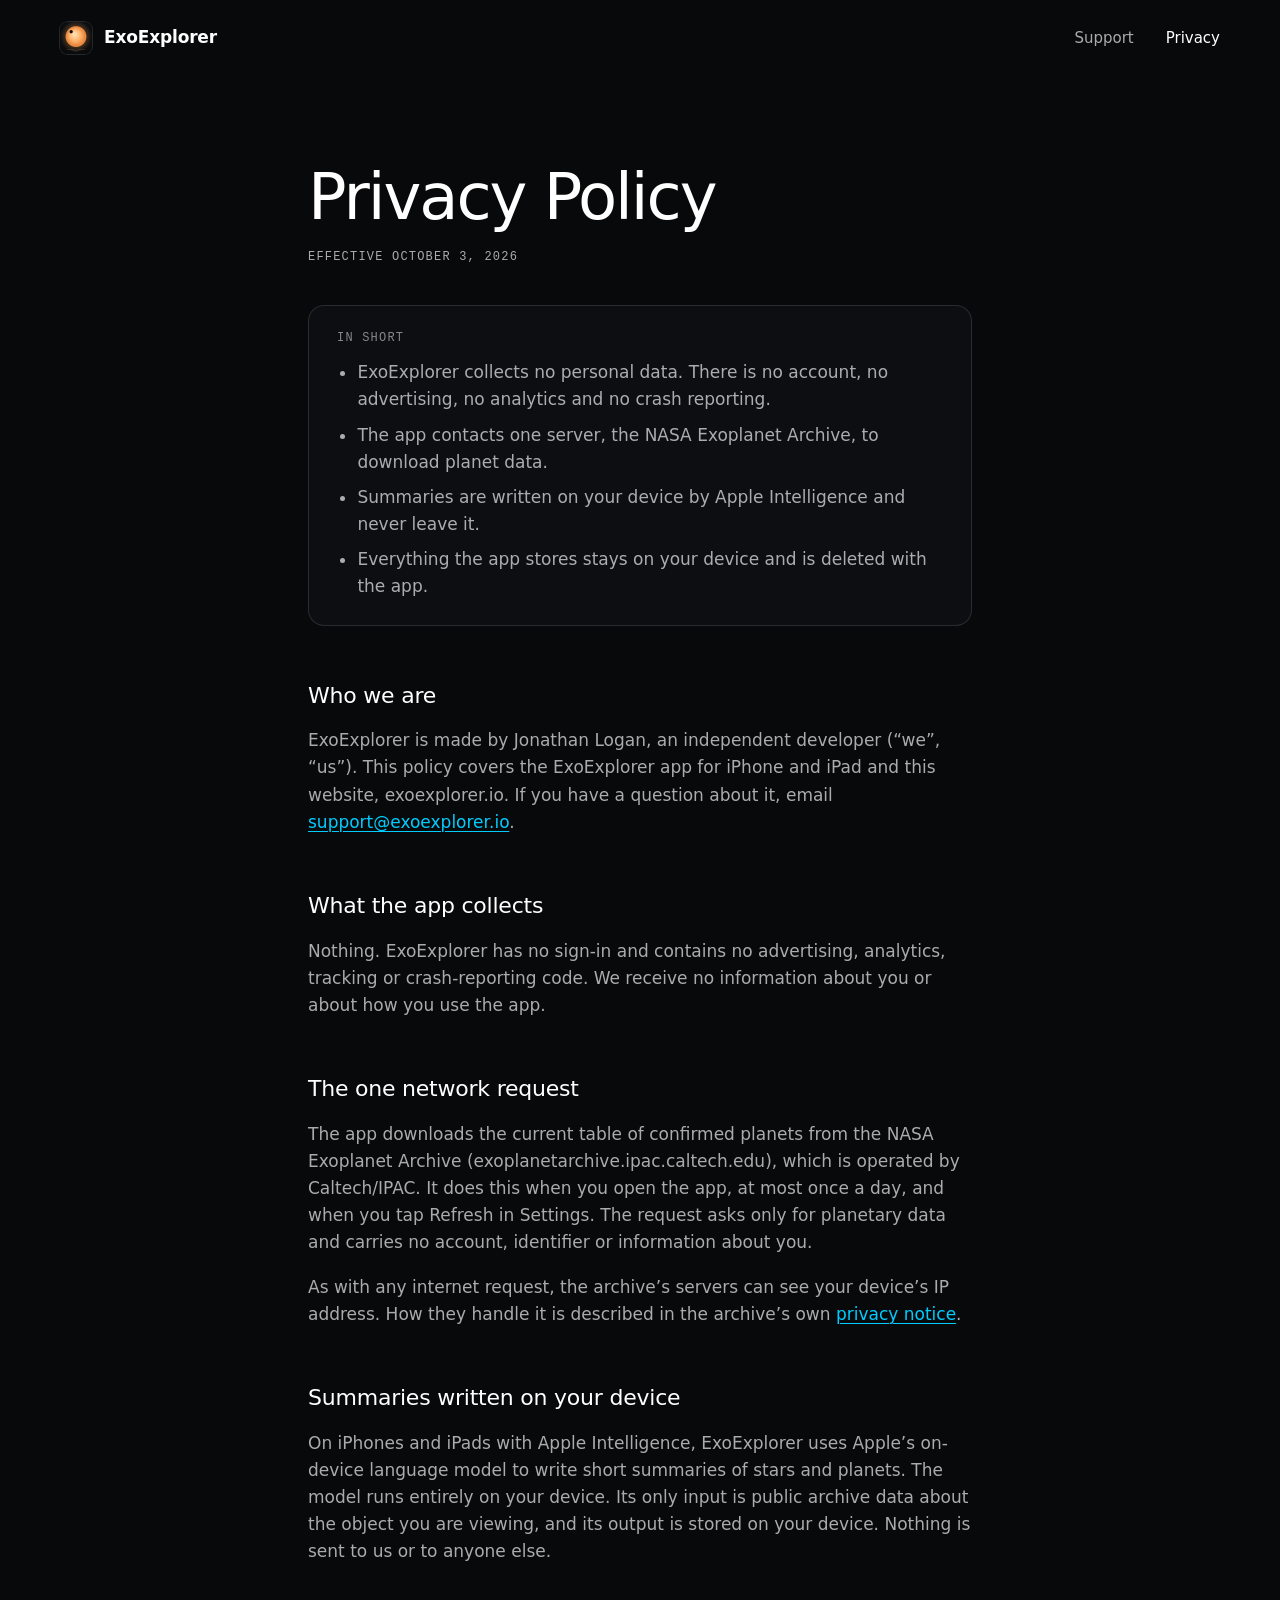
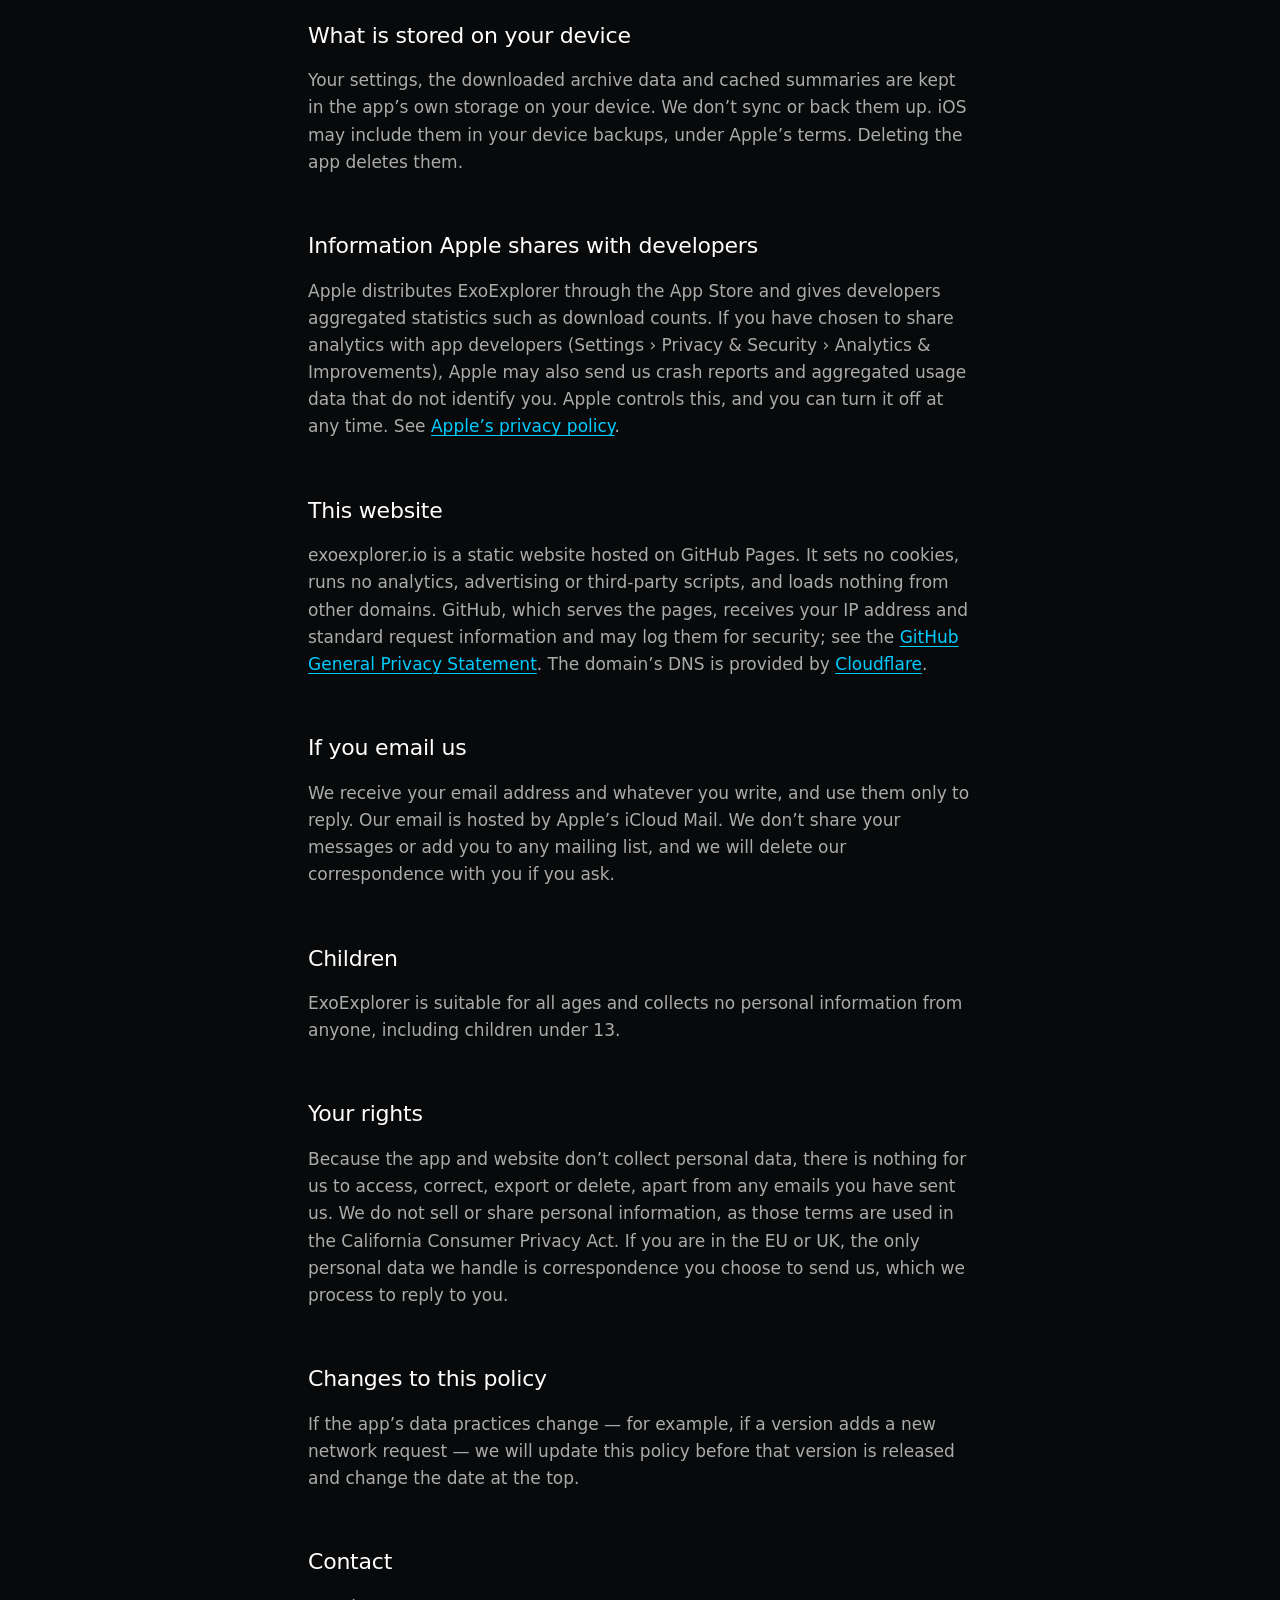
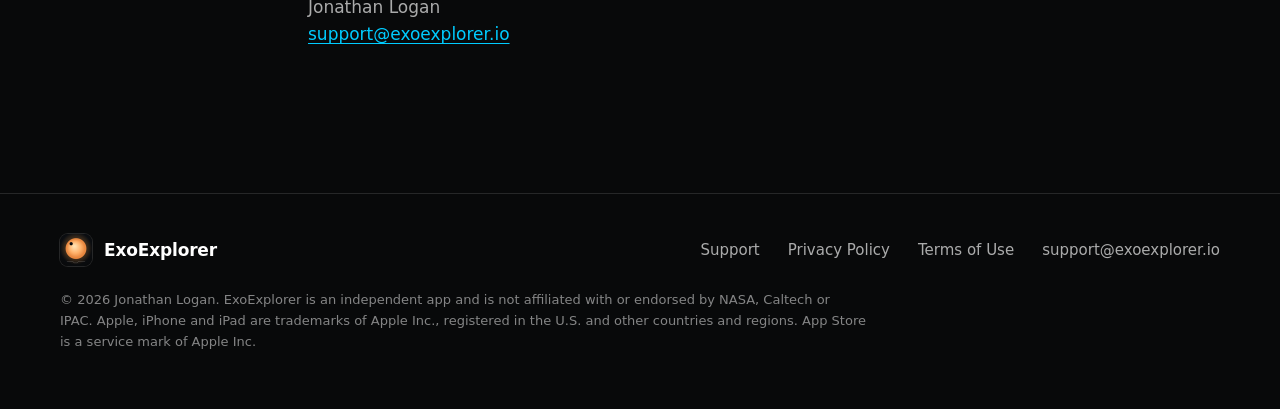
==== privacy/index.html @ 2cf31d23 "Launch the ExoExplorer website Home page, support, privacy policy and terms of use for exoexplorer.i" ====
<!doctype html>
<html lang="en">
<head>
  <meta charset="utf-8">
  <meta name="viewport" content="width=device-width, initial-scale=1">
  <title>Privacy Policy — ExoExplorer</title>
  <meta name="description" content="ExoExplorer collects no personal data. It has no account, ads, analytics or crash reporting, and contacts one server: the NASA Exoplanet Archive.">
  <link rel="canonical" href="https://exoexplorer.io/privacy/">
  <meta name="theme-color" content="#08090a">
  <meta name="color-scheme" content="dark">
  <link rel="icon" href="/assets/img/favicon.png" type="image/png">
  <link rel="apple-touch-icon" href="/assets/img/apple-touch-icon.png">
  <link rel="stylesheet" href="/assets/site.css">
</head>
<body>
  <a class="skip" href="#main">Skip to content</a>

  <header class="wrap site-header">
    <a class="brand" href="/" aria-label="ExoExplorer home">
      <img src="/assets/img/icon-64.png" width="32" height="32" alt="">
      <span>ExoExplorer</span>
    </a>
    <nav class="site-nav" aria-label="Main">
      <a href="/support/">Support</a>
      <a href="/privacy/" aria-current="page">Privacy</a>
    </nav>
  </header>

  <main id="main" class="wrap doc">
    <h1>Privacy Policy</h1>
    <p class="meta mono-label">Effective October 3, 2026</p>

    <section class="panel" aria-labelledby="short">
      <h2 id="short">In short</h2>
      <ul>
        <li>ExoExplorer collects no personal data. There is no account, no advertising, no analytics and no crash reporting.</li>
        <li>The app contacts one server, the NASA Exoplanet Archive, to download planet data.</li>
        <li>Summaries are written on your device by Apple Intelligence and never leave it.</li>
        <li>Everything the app stores stays on your device and is deleted with the app.</li>
      </ul>
    </section>

    <h2>Who we are</h2>
    <p>ExoExplorer is made by Jonathan Logan, an independent developer (“we”, “us”). This policy covers the ExoExplorer app for iPhone and iPad and this website, exoexplorer.io. If you have a question about it, email <a href="mailto:support@exoexplorer.io">support@exoexplorer.io</a>.</p>

    <h2>What the app collects</h2>
    <p>Nothing. ExoExplorer has no sign-in and contains no advertising, analytics, tracking or crash-reporting code. We receive no information about you or about how you use the app.</p>

    <h2>The one network request</h2>
    <p>The app downloads the current table of confirmed planets from the NASA Exoplanet Archive (exoplanetarchive.ipac.caltech.edu), which is operated by Caltech/IPAC. It does this when you open the app, at most once a day, and when you tap Refresh in Settings. The request asks only for planetary data and carries no account, identifier or information about you.</p>
    <p>As with any internet request, the archive’s servers can see your device’s IP address. How they handle it is described in the archive’s own <a href="https://exoplanetarchive.ipac.caltech.edu/docs/privacy.html">privacy notice</a>.</p>

    <h2>Summaries written on your device</h2>
    <p>On iPhones and iPads with Apple Intelligence, ExoExplorer uses Apple’s on-device language model to write short summaries of stars and planets. The model runs entirely on your device. Its only input is public archive data about the object you are viewing, and its output is stored on your device. Nothing is sent to us or to anyone else.</p>

    <h2>What is stored on your device</h2>
    <p>Your settings, the downloaded archive data and cached summaries are kept in the app’s own storage on your device. We don’t sync or back them up. iOS may include them in your device backups, under Apple’s terms. Deleting the app deletes them.</p>

    <h2>Information Apple shares with developers</h2>
    <p>Apple distributes ExoExplorer through the App Store and gives developers aggregated statistics such as download counts. If you have chosen to share analytics with app developers (Settings › Privacy &amp; Security › Analytics &amp; Improvements), Apple may also send us crash reports and aggregated usage data that do not identify you. Apple controls this, and you can turn it off at any time. See <a href="https://www.apple.com/legal/privacy/">Apple’s privacy policy</a>.</p>

    <h2>This website</h2>
    <p>exoexplorer.io is a static website hosted on GitHub Pages. It sets no cookies, runs no analytics, advertising or third-party scripts, and loads nothing from other domains. GitHub, which serves the pages, receives your IP address and standard request information and may log them for security; see the <a href="https://docs.github.com/en/site-policy/privacy-policies/github-general-privacy-statement">GitHub General Privacy Statement</a>. The domain’s DNS is provided by <a href="https://www.cloudflare.com/privacypolicy/">Cloudflare</a>.</p>

    <h2>If you email us</h2>
    <p>We receive your email address and whatever you write, and use them only to reply. Our email is hosted by Apple’s iCloud Mail. We don’t share your messages or add you to any mailing list, and we will delete our correspondence with you if you ask.</p>

    <h2>Children</h2>
    <p>ExoExplorer is suitable for all ages and collects no personal information from anyone, including children under 13.</p>

    <h2>Your rights</h2>
    <p>Because the app and website don’t collect personal data, there is nothing for us to access, correct, export or delete, apart from any emails you have sent us. We do not sell or share personal information, as those terms are used in the California Consumer Privacy Act. If you are in the EU or UK, the only personal data we handle is correspondence you choose to send us, which we process to reply to you.</p>

    <h2>Changes to this policy</h2>
    <p>If the app’s data practices change — for example, if a version adds a new network request — we will update this policy before that version is released and change the date at the top.</p>

    <h2>Contact</h2>
    <p>Jonathan Logan<br><a href="mailto:support@exoexplorer.io">support@exoexplorer.io</a></p>
  </main>

  <footer class="site-footer">
    <div class="wrap footer-row">
      <a class="brand" href="/" aria-label="ExoExplorer home">
        <img src="/assets/img/icon-64.png" width="32" height="32" alt="">
        <span>ExoExplorer</span>
      </a>
      <nav class="footer-nav" aria-label="Footer">
        <a href="/support/">Support</a>
        <a href="/privacy/">Privacy Policy</a>
        <a href="/terms/">Terms of Use</a>
        <a href="mailto:support@exoexplorer.io">support@exoexplorer.io</a>
      </nav>
    </div>
    <div class="wrap">
      <p class="fine">© 2026 Jonathan Logan. ExoExplorer is an independent app and is not affiliated with or endorsed by NASA, Caltech or IPAC. Apple, iPhone and iPad are trademarks of Apple Inc., registered in the U.S. and other countries and regions. App Store is a service mark of Apple Inc.</p>
    </div>
  </footer>
</body>
</html>
---- assets/site.css ----
/*
 * exoexplorer.io
 *
 * The app's own palette and type, carried over rather than reinterpreted: one hairline weight, one
 * accent colour, amber reserved for values that were worked out rather than measured. System
 * fonts only — the app is set in them, and loading nothing from other domains is part of what the
 * privacy policy promises about this site.
 */

:root {
  --space: #08090a;
  --panel: #0c0e12;
  --ink: #ffffff;
  --ink-2: rgba(255, 255, 255, 0.66);
  --ink-3: rgba(255, 255, 255, 0.5);
  --hair: rgba(255, 255, 255, 0.12);
  --accent: #00ccff;
  --derived: #f0b866;

  --sans: system-ui, -apple-system, BlinkMacSystemFont, "Segoe UI", Roboto, "Helvetica Neue", Arial, sans-serif;
  --mono: ui-monospace, "SF Mono", SFMono-Regular, Menlo, Consolas, "Liberation Mono", monospace;

  --gutter: clamp(20px, 5vw, 48px);
  color-scheme: dark;
}

*,
*::before,
*::after {
  box-sizing: border-box;
}

html {
  -webkit-text-size-adjust: 100%;
  text-size-adjust: 100%;
}

body {
  margin: 0;
  background: var(--space);
  color: var(--ink);
  font: 400 17px/1.6 var(--sans);
  -webkit-font-smoothing: antialiased;
  -moz-osx-font-smoothing: grayscale;
  overflow-x: hidden;
}

img,
svg {
  max-width: 100%;
}

a {
  color: var(--accent);
  text-decoration-thickness: 1px;
  text-underline-offset: 3px;
}

:focus-visible {
  outline: 2px solid var(--accent);
  outline-offset: 3px;
  border-radius: 4px;
}

.wrap {
  width: 100%;
  max-width: calc(1160px + 2 * var(--gutter));
  margin-inline: auto;
  padding-inline: var(--gutter);
}

.skip {
  position: absolute;
  left: 12px;
  top: -48px;
  padding: 8px 14px;
  background: var(--panel);
  color: var(--ink);
  border: 1px solid var(--hair);
  border-radius: 8px;
  z-index: 10;
}

.skip:focus {
  top: 12px;
}

.mono-label {
  font: 500 12px/1.4 var(--mono);
  letter-spacing: 0.1em;
  text-transform: uppercase;
  color: var(--ink-3);
}

/* ---------------------------------------------------------------- header */

.page-top {
  /* The app's nebula wash, much fainter: atmosphere behind the hero, gone by the first rule. */
  background:
    radial-gradient(ellipse 70% 55% at 72% 18%, rgba(67, 97, 120, 0.2), transparent 72%),
    var(--space);
}

.site-header {
  display: flex;
  align-items: center;
  justify-content: space-between;
  gap: 24px;
  min-height: 76px;
}

.brand {
  display: inline-flex;
  align-items: center;
  gap: 12px;
  color: var(--ink);
  text-decoration: none;
  font-weight: 600;
  font-size: 17px;
  letter-spacing: -0.01em;
}

.brand img {
  width: 32px;
  height: 32px;
  border-radius: 8px;
  box-shadow: 0 0 0 1px var(--hair);
}

.site-nav {
  display: flex;
  gap: clamp(18px, 3vw, 32px);
}

.site-nav a,
.footer-nav a {
  color: var(--ink-2);
  text-decoration: none;
  font-size: 15px;
}

.site-nav a:hover,
.footer-nav a:hover,
.site-nav a[aria-current="page"] {
  color: var(--ink);
}

/* ------------------------------------------------------------------ hero */

.hero {
  display: grid;
  grid-template-columns: minmax(0, 1fr);
  gap: 48px 64px;
  align-items: center;
  padding-block: clamp(28px, 6vw, 72px) clamp(56px, 8vw, 112px);
}

@media (min-width: 960px) {
  .hero {
    grid-template-columns: minmax(0, 1.08fr) minmax(0, 1fr);
  }
}

.hero h1 {
  margin: 20px 0 0;
  font-weight: 300;
  font-size: clamp(44px, 6.3vw, 84px);
  line-height: 1.02;
  letter-spacing: -0.028em;
  text-wrap: balance;
}

.lede {
  margin: 28px 0 36px;
  max-width: 31em;
  font-size: clamp(18px, 1.55vw, 21px);
  line-height: 1.55;
  color: var(--ink-2);
  text-wrap: pretty;
}

.amber {
  color: var(--derived);
}

/* Not a button: there is nothing to press until the app is live. README says how to swap it. */
.status {
  display: inline-flex;
  align-items: center;
  gap: 10px;
  padding: 11px 20px 11px 16px;
  border: 1px solid var(--hair);
  border-radius: 999px;
  font-size: 15px;
  color: var(--ink);
}

.status::before {
  content: "";
  width: 7px;
  height: 7px;
  border-radius: 50%;
  background: var(--accent);
  box-shadow: 0 0 10px var(--accent);
}

.store {
  display: inline-flex;
  align-items: center;
  padding: 12px 22px;
  border-radius: 999px;
  background: var(--ink);
  color: var(--space);
  font-size: 15px;
  font-weight: 600;
  text-decoration: none;
}

.store:hover {
  background: var(--accent);
}

/* ---------------------------------------------------------------- transit */

.transit {
  margin: 0;
}

.plot {
  position: relative;
}

.plot svg {
  display: block;
  width: 100%;
  height: auto;
  /* The star's glow reaches past the viewBox; let it fade out instead of stopping at an edge. */
  overflow: visible;
}

.curve-ghost,
.curve {
  fill: none;
  stroke-linejoin: round;
  stroke-linecap: round;
}

.curve-ghost {
  stroke: rgba(255, 255, 255, 0.1);
  stroke-width: 2;
}

.curve {
  stroke: rgba(255, 255, 255, 0.72);
  stroke-width: 2.5;
}

.pen {
  fill: var(--accent);
  opacity: 0;
}

/* Tick labels sit in HTML over the SVG so they stay legible at phone widths, positioned in the
   SVG's own coordinates as percentages of its 640 × 620 viewBox. */
.tick {
  position: absolute;
  font: 500 11px/1 var(--mono);
  letter-spacing: 0.06em;
  color: var(--ink-3);
  white-space: nowrap;
}

.tick-axis {
  left: 6.25%;
  top: 83.87%;
  transform: translateY(-170%);
  text-transform: uppercase;
}

.tick-full {
  right: 6.25%;
  top: 83.87%;
  transform: translateY(-170%);
}

.tick-floor {
  left: 50%;
  top: 92.9%;
  transform: translate(-50%, 9px);
}

.transit figcaption {
  margin: 18px 0 0;
  max-width: 30em;
  font-size: 15px;
  line-height: 1.55;
  color: var(--ink-2);
}

/* --------------------------------------------------------------- sections */

.section {
  position: relative;
  padding-block: clamp(64px, 9vw, 120px);
}

/* The rule spans the content, not the gutters, so it lines up with the feature list's rules. */
.section::before {
  content: "";
  position: absolute;
  top: 0;
  left: var(--gutter);
  right: var(--gutter);
  border-top: 1px solid var(--hair);
}

.section h2 {
  margin: 0;
  font-weight: 300;
  font-size: clamp(32px, 3.8vw, 50px);
  line-height: 1.08;
  letter-spacing: -0.028em;
  text-wrap: balance;
}

.section-head {
  max-width: 40em;
  margin-bottom: clamp(36px, 5vw, 64px);
}

.section-head p {
  margin: 18px 0 0;
  font-size: 18px;
  color: var(--ink-2);
}

/* ------------------------------------------------------------ screenshots */

.shots {
  display: grid;
  grid-auto-flow: column;
  grid-auto-columns: 70%;
  gap: clamp(16px, 2.6vw, 36px);
  margin: 0;
  padding: 0 0 8px;
  list-style: none;
  overflow-x: auto;
  scroll-snap-type: x mandatory;
  scrollbar-width: none;
}

.shots::-webkit-scrollbar {
  display: none;
}

@media (min-width: 760px) {
  .shots {
    grid-auto-columns: minmax(0, 1fr);
    overflow: visible;
  }
}

.shots figure {
  margin: 0;
  scroll-snap-align: start;
}

.shots img {
  display: block;
  width: 100%;
  height: auto;
  /* An iPhone screen's corner, as a share of its width and height. */
  border-radius: 12.5% / 5.75%;
  background: #000;
  box-shadow: 0 0 0 1px var(--hair), 0 40px 80px -40px rgba(0, 0, 0, 0.9);
}

.shots figcaption {
  margin-top: 16px;
}

/* --------------------------------------------------------------- features */

.features {
  margin: 0;
  padding: 0;
  list-style: none;
}

.feature {
  display: grid;
  grid-template-columns: minmax(0, 1fr);
  gap: 12px 56px;
  padding-block: 30px;
  border-top: 1px solid var(--hair);
}

.feature:last-child {
  border-bottom: 1px solid var(--hair);
}

@media (min-width: 860px) {
  .feature {
    grid-template-columns: minmax(0, 5fr) minmax(0, 7fr);
  }
}

.feature h3 {
  margin: 0;
  font-size: 21px;
  font-weight: 500;
  line-height: 1.3;
  letter-spacing: -0.012em;
}

.feature p {
  margin: 0;
  color: var(--ink-2);
}

.feature strong {
  color: var(--ink);
  font-weight: 500;
}

.feature .where {
  margin-top: 14px;
  font: 400 13px/1.5 var(--mono);
  color: var(--ink-3);
}

.where b {
  margin-right: 0.8em;
  font-weight: 500;
  font-size: 12px;
  letter-spacing: 0.1em;
  text-transform: uppercase;
}

/* The app's own "derived" badge, verbatim. */
.badge-derived {
  display: inline-block;
  padding: 1px 10px;
  border: 1px solid rgba(240, 184, 102, 0.45);
  border-radius: 999px;
  background: rgba(240, 184, 102, 0.08);
  color: var(--derived);
  font-size: 0.85em;
  white-space: nowrap;
}

/* ---------------------------------------------------------------- privacy */

/* minmax(0, 1fr), not the default auto track: the request's long URL line would otherwise widen
   the column past the screen instead of scrolling inside its own box. */
.privacy-band {
  display: grid;
  grid-template-columns: minmax(0, 1fr);
  gap: 40px 72px;
}

@media (min-width: 900px) {
  .privacy-band {
    grid-template-columns: minmax(0, 1fr) minmax(0, 1fr);
    align-items: center;
  }
}

.privacy-band p {
  margin: 20px 0 0;
  font-size: 18px;
  color: var(--ink-2);
  max-width: 30em;
}

.request {
  margin: 0;
}

.request pre {
  margin: 0;
  padding: 22px 24px;
  overflow-x: auto;
  border: 1px solid var(--hair);
  border-radius: 14px;
  background: var(--panel);
  font: 400 13px/1.75 var(--mono);
  color: var(--ink-2);
}

.request .verb {
  color: var(--accent);
}

.request figcaption {
  margin-top: 14px;
  font-size: 15px;
  color: var(--ink-3);
}

.more {
  font-size: 17px;
}

/* ---------------------------------------------------------------- details */

.facts {
  display: grid;
  grid-template-columns: repeat(auto-fit, minmax(230px, 1fr));
  gap: 32px 48px;
  margin: 0;
}

.facts dt {
  margin-bottom: 8px;
}

.facts dd {
  margin: 0;
  color: var(--ink-2);
  font-size: 16px;
}

.ack {
  margin: clamp(40px, 5vw, 56px) 0 0;
  max-width: 48em;
  font-size: 14px;
  color: var(--ink-3);
}

/* ----------------------------------------------------------------- footer */

.site-footer {
  border-top: 1px solid var(--hair);
  padding-block: 40px 56px;
}

.footer-row {
  display: flex;
  flex-wrap: wrap;
  align-items: center;
  justify-content: space-between;
  gap: 20px 40px;
}

.footer-nav {
  display: flex;
  flex-wrap: wrap;
  gap: 12px 28px;
}

.fine {
  margin: 24px 0 0;
  max-width: 62em;
  font-size: 13px;
  line-height: 1.6;
  color: var(--ink-3);
}

/* ----------------------------------------------------- policies & support */

.doc {
  max-width: 760px;
  padding-block: clamp(36px, 7vw, 88px) clamp(72px, 10vw, 128px);
}

.doc h1 {
  margin: 0;
  font-weight: 300;
  font-size: clamp(40px, 5.6vw, 64px);
  line-height: 1.04;
  letter-spacing: -0.032em;
}

.doc .meta {
  margin: 18px 0 0;
}

.doc .intro {
  margin: 24px 0 0;
  font-size: 19px;
  color: var(--ink-2);
}

.doc h2 {
  margin: 56px 0 12px;
  font-size: 22px;
  font-weight: 500;
  line-height: 1.3;
  letter-spacing: -0.01em;
}

.doc p,
.doc li {
  color: var(--ink-2);
}

.doc ul {
  padding-left: 1.2em;
}

.doc li + li {
  margin-top: 8px;
}

.doc strong {
  color: var(--ink);
  font-weight: 500;
}

.doc .panel {
  margin-top: 40px;
  padding: 24px 28px;
  border: 1px solid var(--hair);
  border-radius: 16px;
  background: var(--panel);
}

.doc .panel h2 {
  margin: 0 0 4px;
  font: 500 12px/1.4 var(--mono);
  letter-spacing: 0.1em;
  text-transform: uppercase;
  color: var(--ink-3);
}

.doc .panel ul {
  margin: 12px 0 0;
}

.doc .panel p {
  margin: 8px 0 0;
}

.email {
  display: inline-block;
  margin-top: 6px;
  font-size: clamp(22px, 3.2vw, 30px);
  font-weight: 300;
  letter-spacing: -0.015em;
  color: var(--ink);
  text-decoration: none;
  word-break: break-word;
}

.email:hover {
  color: var(--accent);
}

.faq {
  margin-top: 16px;
}

.faq details {
  border-top: 1px solid var(--hair);
}

.faq details:last-of-type {
  border-bottom: 1px solid var(--hair);
}

.faq summary {
  position: relative;
  padding: 20px 40px 20px 0;
  list-style: none;
  cursor: pointer;
  font-size: 18px;
  font-weight: 500;
  line-height: 1.4;
}

.faq summary::-webkit-details-marker {
  display: none;
}

.faq summary::after {
  content: "+";
  position: absolute;
  right: 4px;
  top: 50%;
  transform: translateY(-50%);
  font-size: 24px;
  font-weight: 300;
  color: var(--ink-3);
}

.faq details[open] summary::after {
  content: "\2212";
}

.faq details p {
  margin: 0 0 22px;
}

@media (prefers-reduced-motion: no-preference) {
  html {
    scroll-behavior: smooth;
  }
}
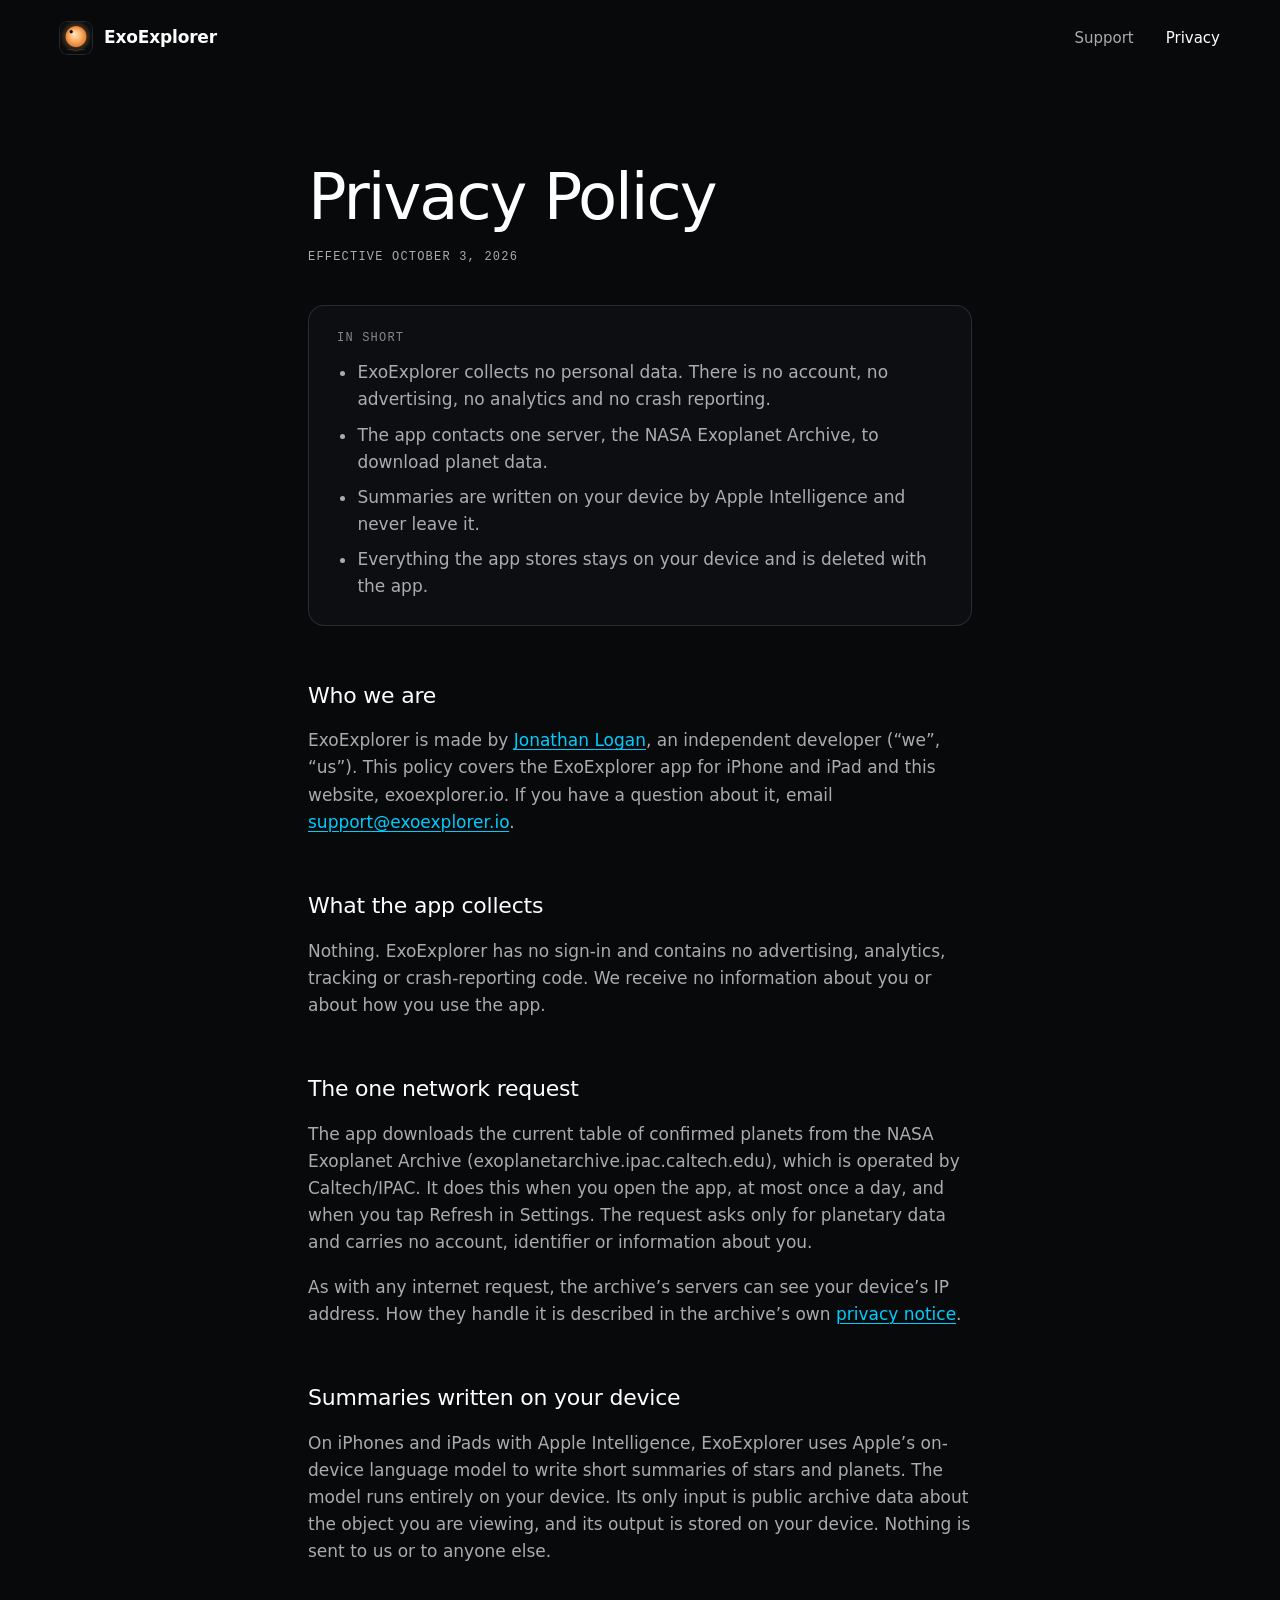
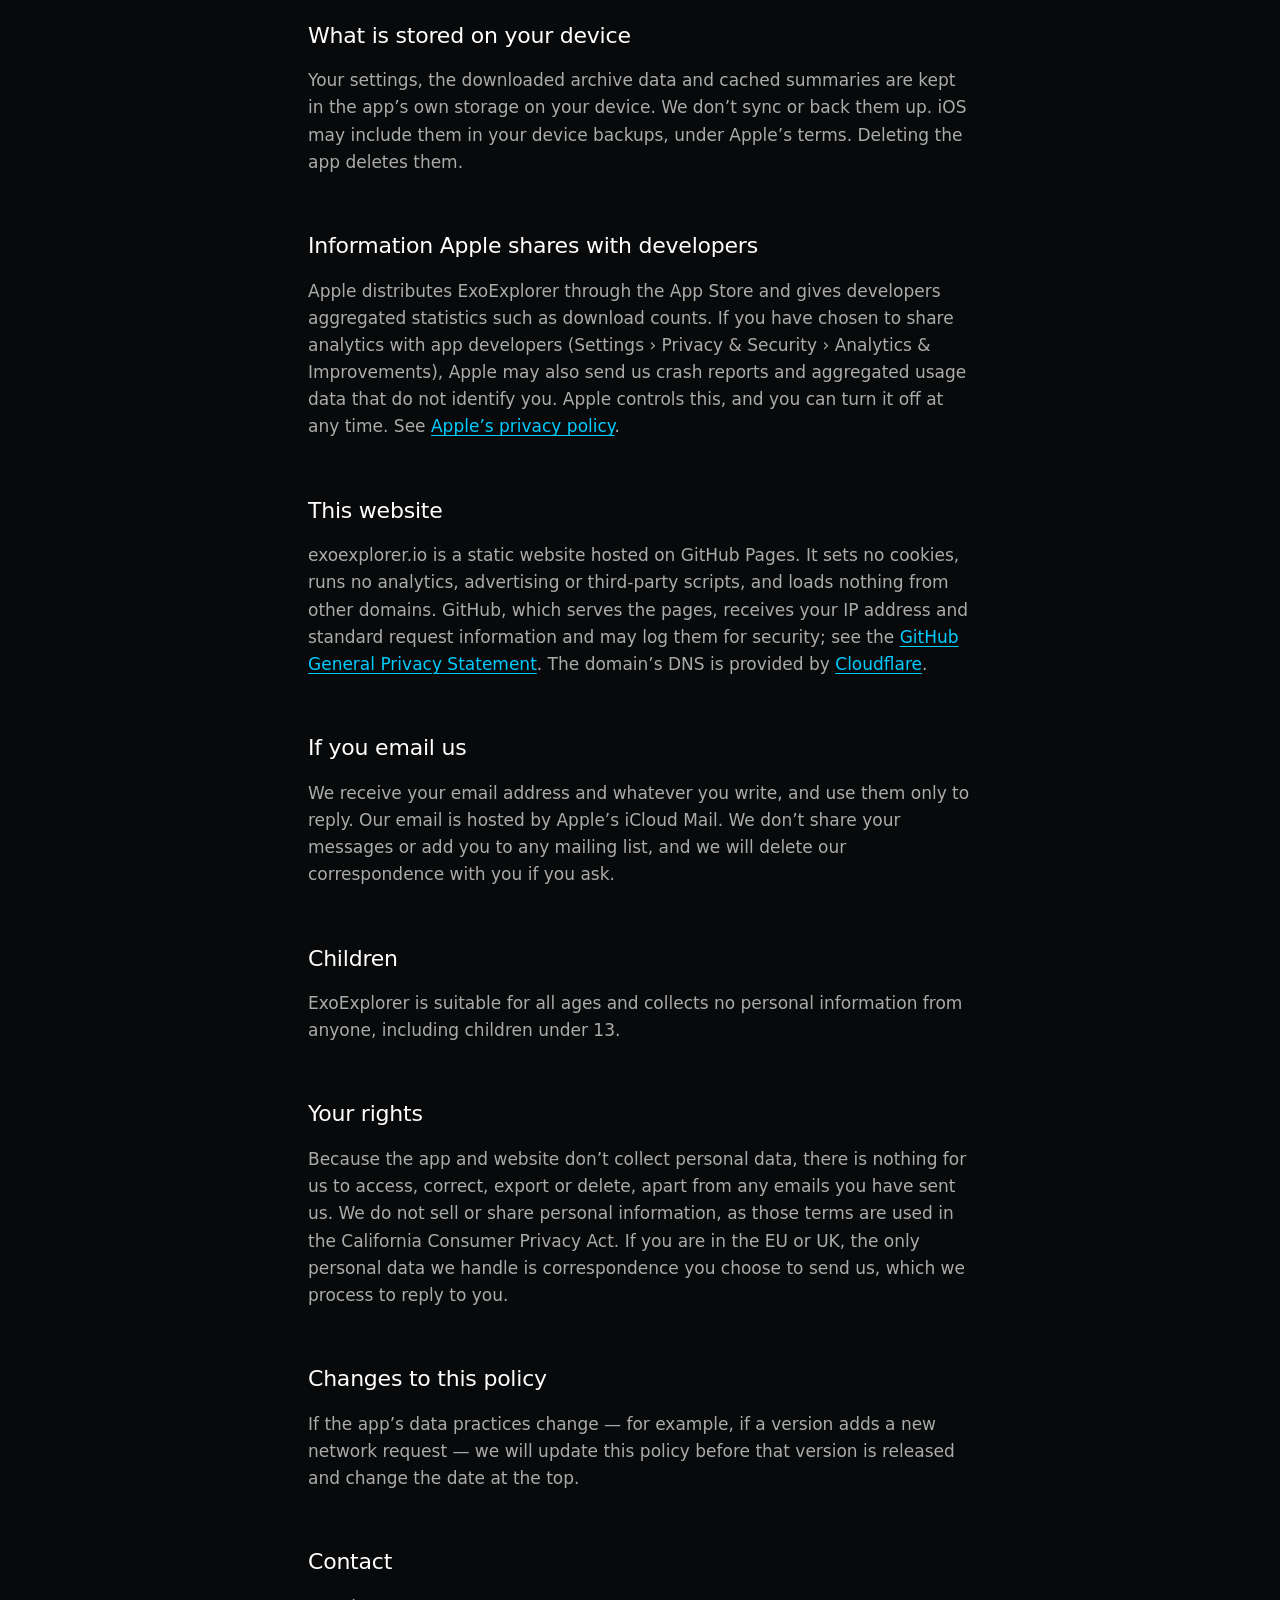
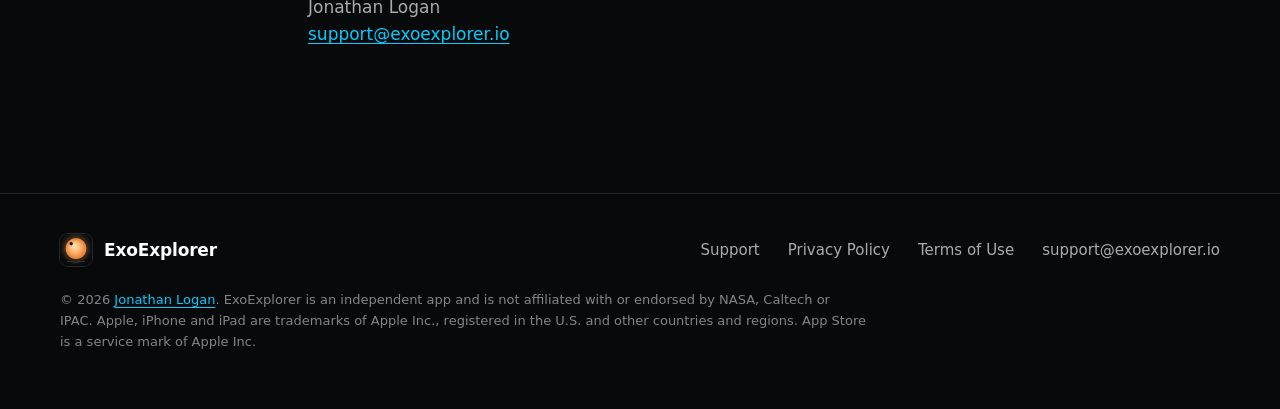
==== commit e92c8339: "Link back to jlogan.io, and let the phone gallery reach the screen edge Jonathan Logan now links to " ====
--- a/privacy/index.html
+++ b/privacy/index.html
@@ -41,7 +41,7 @@
     </section>
 
     <h2>Who we are</h2>
-    <p>ExoExplorer is made by Jonathan Logan, an independent developer (“we”, “us”). This policy covers the ExoExplorer app for iPhone and iPad and this website, exoexplorer.io. If you have a question about it, email <a href="mailto:support@exoexplorer.io">support@exoexplorer.io</a>.</p>
+    <p>ExoExplorer is made by <a href="https://jlogan.io" rel="author">Jonathan Logan</a>, an independent developer (“we”, “us”). This policy covers the ExoExplorer app for iPhone and iPad and this website, exoexplorer.io. If you have a question about it, email <a href="mailto:support@exoexplorer.io">support@exoexplorer.io</a>.</p>
 
     <h2>What the app collects</h2>
     <p>Nothing. ExoExplorer has no sign-in and contains no advertising, analytics, tracking or crash-reporting code. We receive no information about you or about how you use the app.</p>
@@ -92,7 +92,7 @@
       </nav>
     </div>
     <div class="wrap">
-      <p class="fine">© 2026 Jonathan Logan. ExoExplorer is an independent app and is not affiliated with or endorsed by NASA, Caltech or IPAC. Apple, iPhone and iPad are trademarks of Apple Inc., registered in the U.S. and other countries and regions. App Store is a service mark of Apple Inc.</p>
+      <p class="fine">© 2026 <a href="https://jlogan.io" rel="author">Jonathan Logan</a>. ExoExplorer is an independent app and is not affiliated with or endorsed by NASA, Caltech or IPAC. Apple, iPhone and iPad are trademarks of Apple Inc., registered in the U.S. and other countries and regions. App Store is a service mark of Apple Inc.</p>
     </div>
   </footer>
 </body>
--- a/assets/site.css
+++ b/assets/site.css
@@ -336,13 +336,16 @@
 
 /* ------------------------------------------------------------ screenshots */
 
+/* On phones the row scrolls sideways and bleeds to the screen edges, so the next screenshot peeks
+   in from the edge of the screen instead of being cut off at the page margin. */
 .shots {
   display: grid;
   grid-auto-flow: column;
-  grid-auto-columns: 70%;
+  grid-auto-columns: 62%;
   gap: clamp(16px, 2.6vw, 36px);
-  margin: 0;
-  padding: 0 0 8px;
+  margin: 0 calc(-1 * var(--gutter));
+  padding: 0 var(--gutter) 8px;
+  scroll-padding-inline: var(--gutter);
   list-style: none;
   overflow-x: auto;
   scroll-snap-type: x mandatory;
@@ -356,6 +359,8 @@
 @media (min-width: 760px) {
   .shots {
     grid-auto-columns: minmax(0, 1fr);
+    margin-inline: 0;
+    padding-inline: 0;
     overflow: visible;
   }
 }
